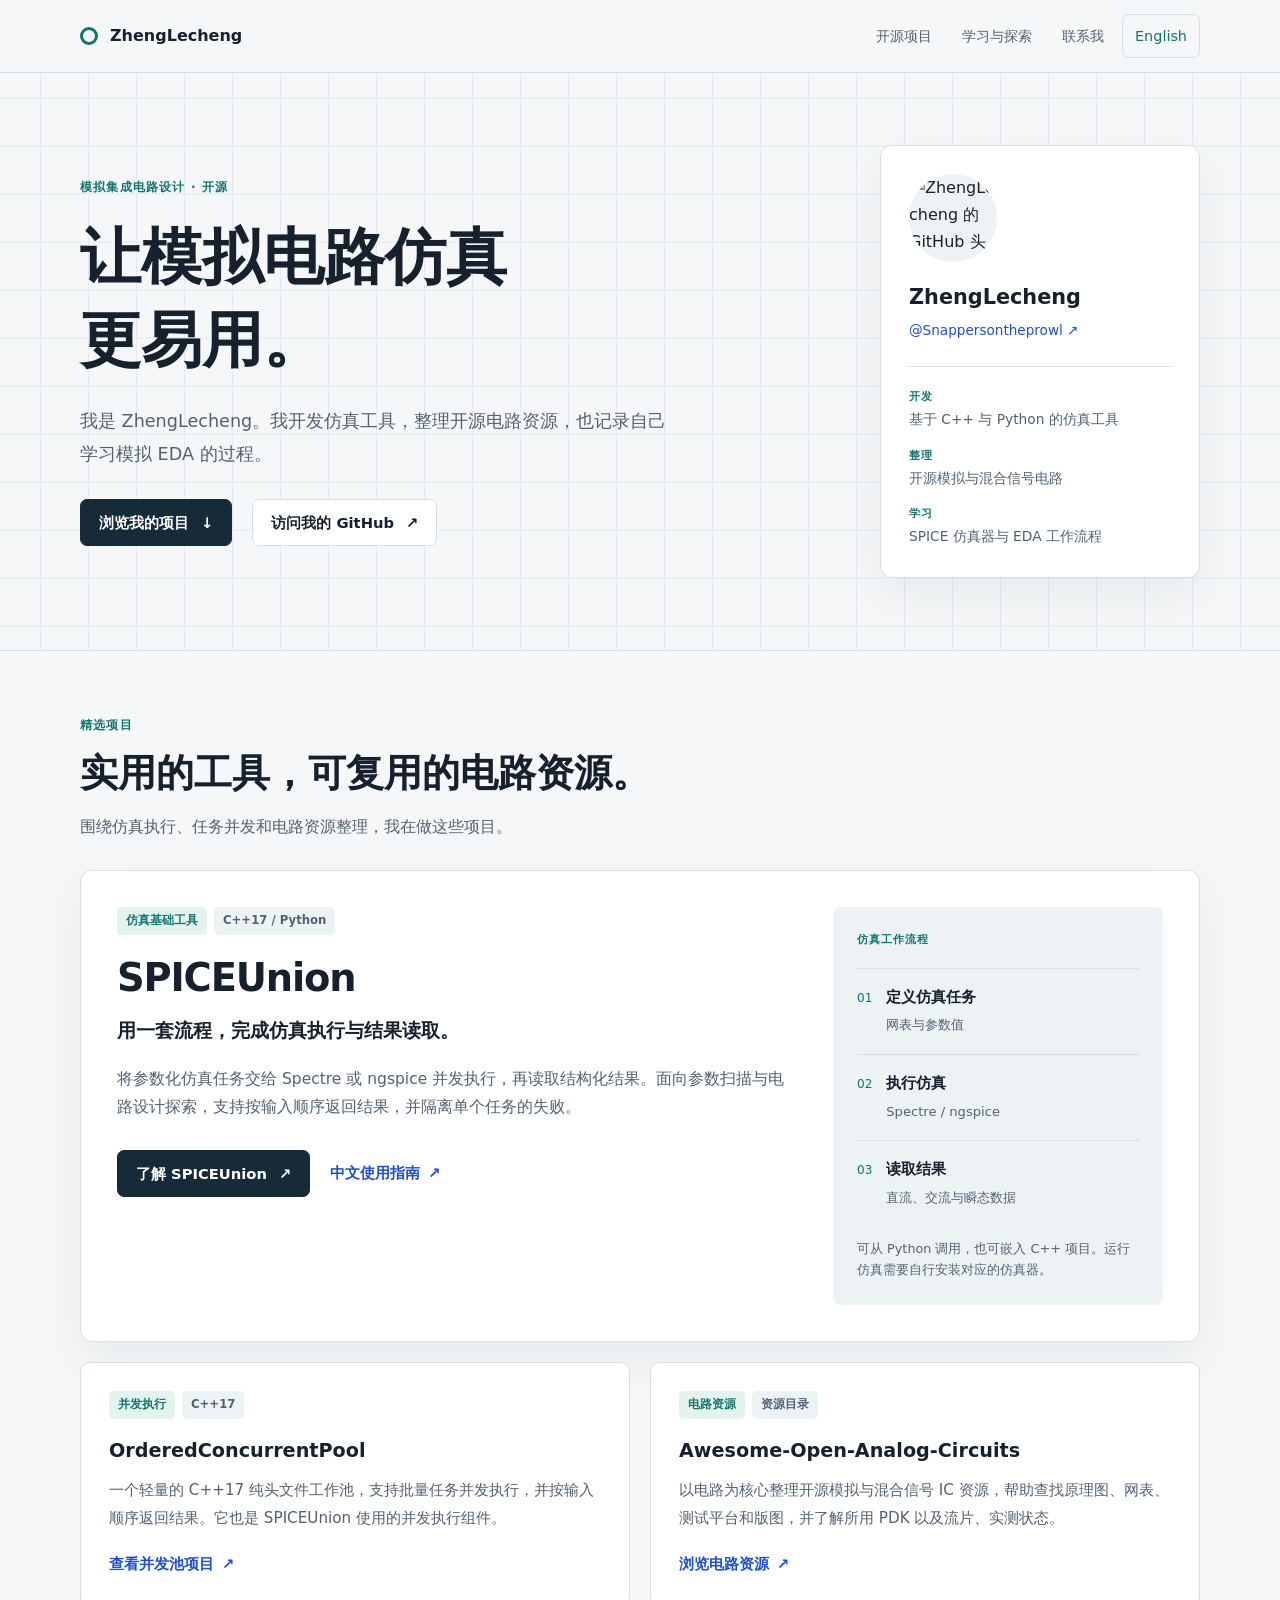
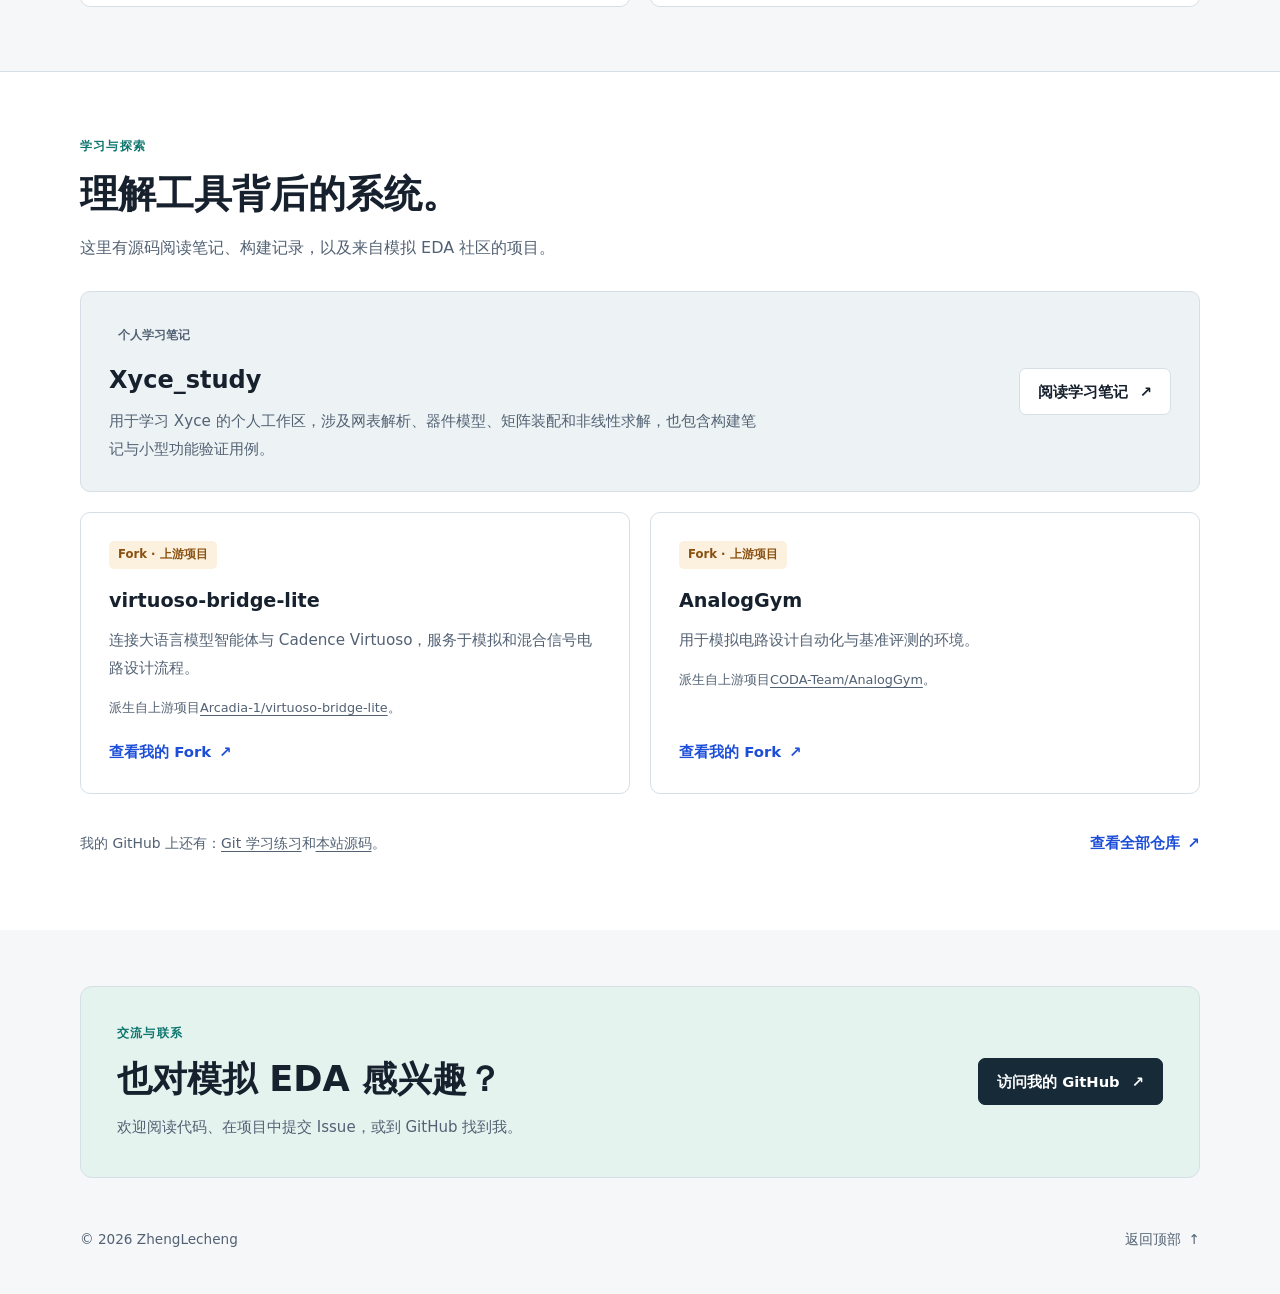
==== index.zh-cn.html @ 751fa556 "Add Simplified Chinese homepage with language navigation" ====
<!doctype html>
<html lang="zh-CN">
  <head>
    <meta charset="UTF-8" />
    <meta name="viewport" content="width=device-width, initial-scale=1.0" />
    <meta
      name="description"
      content="ZhengLecheng 的模拟集成电路设计项目与学习笔记：SPICEUnion、并发仿真工具、开源电路资源和 Xyce 源码学习。"
    />
    <meta name="author" content="ZhengLecheng" />
    <meta name="color-scheme" content="light dark" />
    <title>ZhengLecheng | 模拟 EDA 工具与学习笔记</title>
    <link rel="alternate" hreflang="en" href="index.html" />
    <link rel="alternate" hreflang="zh-CN" href="index.zh-cn.html" />
    <link rel="stylesheet" href="assets/css/site.css" />
  </head>
  <body id="top">
    <a class="skip-link" href="#main-content">跳转到正文</a>
    <header class="site-header">
      <nav class="container site-nav" aria-label="主导航">
        <a class="brand" href="#top">ZhengLecheng</a>
        <div class="nav-links">
          <a href="#projects">开源项目</a>
          <a href="#study">学习与探索</a>
          <a href="#contact">联系我</a>
          <a class="language-link" href="index.html" lang="en" hreflang="en"
            >English</a
          >
        </div>
      </nav>
    </header>

    <main id="main-content" tabindex="-1">
      <section class="hero-section" aria-labelledby="intro-heading">
        <div class="container hero">
          <div class="hero-copy">
            <p class="eyebrow">模拟集成电路设计 · 开源</p>
            <h1 id="intro-heading">让模拟电路仿真<br />更易用。</h1>
            <p class="hero-lede">
              我是
              ZhengLecheng。我开发仿真工具，整理开源电路资源，也记录自己学习模拟
              EDA 的过程。
            </p>
            <div class="hero-actions">
              <a class="button primary" href="#projects"
                >浏览我的项目<span aria-hidden="true">↓</span></a
              >
              <a
                class="button"
                href="https://github.com/Snappersontheprowl"
                target="_blank"
                rel="noopener noreferrer"
                >访问我的 GitHub<span aria-hidden="true">↗</span></a
              >
            </div>
          </div>
          <aside class="profile-panel" aria-label="关于 ZhengLecheng">
            <img
              class="avatar"
              src="https://avatars.githubusercontent.com/u/127485553?v=4"
              width="88"
              height="88"
              alt="ZhengLecheng 的 GitHub 头像"
            />
            <p class="profile-name">ZhengLecheng</p>
            <a
              class="profile-handle"
              href="https://github.com/Snappersontheprowl"
              target="_blank"
              rel="noopener noreferrer"
              >@Snappersontheprowl <span aria-hidden="true">↗</span></a
            >
            <dl class="profile-details">
              <div>
                <dt>开发</dt>
                <dd>基于 C++ 与 Python 的仿真工具</dd>
              </div>
              <div>
                <dt>整理</dt>
                <dd>开源模拟与混合信号电路</dd>
              </div>
              <div>
                <dt>学习</dt>
                <dd>SPICE 仿真器与 EDA 工作流程</dd>
              </div>
            </dl>
          </aside>
        </div>
      </section>

      <section class="section" id="projects" aria-labelledby="projects-heading">
        <div class="container">
          <div class="section-heading">
            <p class="section-kicker">精选项目</p>
            <h2 id="projects-heading">实用的工具，可复用的电路资源。</h2>
            <p>围绕仿真执行、任务并发和电路资源整理，我在做这些项目。</p>
          </div>
          <article class="primary-project" aria-labelledby="spiceunion-heading">
            <div class="primary-copy">
              <div class="tags">
                <span class="tag accent">仿真基础工具</span
                ><span class="tag">C++17 / Python</span>
              </div>
              <h3 id="spiceunion-heading">SPICEUnion</h3>
              <p class="project-summary">
                用一套流程，完成仿真执行与结果读取。
              </p>
              <p>
                将参数化仿真任务交给 Spectre 或 ngspice
                并发执行，再读取结构化结果。面向参数扫描与电路设计探索，支持按输入顺序返回结果，并隔离单个任务的失败。
              </p>
              <div class="hero-actions">
                <a
                  class="button primary"
                  href="https://github.com/Snappersontheprowl/SPICEUnion"
                  target="_blank"
                  rel="noopener noreferrer"
                  >了解 SPICEUnion<span aria-hidden="true">↗</span></a
                >
                <a
                  class="text-link"
                  href="https://github.com/Snappersontheprowl/SPICEUnion/blob/main/doc/usage/README.md"
                  target="_blank"
                  rel="noopener noreferrer"
                  >中文使用指南<span aria-hidden="true">↗</span></a
                >
              </div>
            </div>
            <div class="simulation-flow">
              <p class="flow-label">仿真工作流程</p>
              <ol>
                <li>
                  <span class="flow-number" aria-hidden="true">01</span>
                  <div>
                    <strong>定义仿真任务</strong><span>网表与参数值</span>
                  </div>
                </li>
                <li>
                  <span class="flow-number" aria-hidden="true">02</span>
                  <div>
                    <strong>执行仿真</strong><span>Spectre / ngspice</span>
                  </div>
                </li>
                <li>
                  <span class="flow-number" aria-hidden="true">03</span>
                  <div>
                    <strong>读取结果</strong><span>直流、交流与瞬态数据</span>
                  </div>
                </li>
              </ol>
              <p class="flow-note">
                可从 Python 调用，也可嵌入 C++
                项目。运行仿真需要自行安装对应的仿真器。
              </p>
            </div>
          </article>

          <div class="project-grid">
            <article class="project-card">
              <div class="tags">
                <span class="tag accent">并发执行</span
                ><span class="tag">C++17</span>
              </div>
              <h3>OrderedConcurrentPool</h3>
              <p>
                一个轻量的 C++17
                纯头文件工作池，支持批量任务并发执行，并按输入顺序返回结果。它也是
                SPICEUnion 使用的并发执行组件。
              </p>
              <a
                class="text-link"
                href="https://github.com/Snappersontheprowl/OrderedConcurrentPool"
                target="_blank"
                rel="noopener noreferrer"
                >查看并发池项目<span aria-hidden="true">↗</span></a
              >
            </article>
            <article class="project-card">
              <div class="tags">
                <span class="tag accent">电路资源</span
                ><span class="tag">资源目录</span>
              </div>
              <h3>Awesome-Open-Analog-Circuits</h3>
              <p>
                以电路为核心整理开源模拟与混合信号 IC
                资源，帮助查找原理图、网表、测试平台和版图，并了解所用 PDK
                以及流片、实测状态。
              </p>
              <a
                class="text-link"
                href="https://github.com/Snappersontheprowl/Awesome-Open-Analog-Circuits"
                target="_blank"
                rel="noopener noreferrer"
                >浏览电路资源<span aria-hidden="true">↗</span></a
              >
            </article>
          </div>
        </div>
      </section>

      <section
        class="section study-section"
        id="study"
        aria-labelledby="study-heading"
      >
        <div class="container">
          <div class="section-heading">
            <p class="section-kicker">学习与探索</p>
            <h2 id="study-heading">理解工具背后的系统。</h2>
            <p>这里有源码阅读笔记、构建记录，以及来自模拟 EDA 社区的项目。</p>
          </div>
          <article class="study-feature">
            <div>
              <span class="tag">个人学习笔记</span>
              <h3>Xyce_study</h3>
              <p>
                用于学习 Xyce
                的个人工作区，涉及网表解析、器件模型、矩阵装配和非线性求解，也包含构建笔记与小型功能验证用例。
              </p>
            </div>
            <a
              class="button"
              href="https://github.com/Snappersontheprowl/Xyce_study"
              target="_blank"
              rel="noopener noreferrer"
              >阅读学习笔记<span aria-hidden="true">↗</span></a
            >
          </article>
          <div class="project-grid">
            <article class="project-card fork-card">
              <span class="tag fork">Fork · 上游项目</span>
              <h3>virtuoso-bridge-lite</h3>
              <p>
                连接大语言模型智能体与 Cadence
                Virtuoso，服务于模拟和混合信号电路设计流程。
              </p>
              <p class="attribution">
                派生自上游项目<a
                  href="https://github.com/Arcadia-1/virtuoso-bridge-lite"
                  target="_blank"
                  rel="noopener noreferrer"
                  >Arcadia-1/virtuoso-bridge-lite</a
                >。
              </p>
              <a
                class="text-link"
                href="https://github.com/Snappersontheprowl/virtuoso-bridge-lite"
                target="_blank"
                rel="noopener noreferrer"
                >查看我的 Fork<span aria-hidden="true">↗</span></a
              >
            </article>
            <article class="project-card fork-card">
              <span class="tag fork">Fork · 上游项目</span>
              <h3>AnalogGym</h3>
              <p>用于模拟电路设计自动化与基准评测的环境。</p>
              <p class="attribution">
                派生自上游项目<a
                  href="https://github.com/CODA-Team/AnalogGym"
                  target="_blank"
                  rel="noopener noreferrer"
                  >CODA-Team/AnalogGym</a
                >。
              </p>
              <a
                class="text-link"
                href="https://github.com/Snappersontheprowl/AnalogGym"
                target="_blank"
                rel="noopener noreferrer"
                >查看我的 Fork<span aria-hidden="true">↗</span></a
              >
            </article>
          </div>
          <div class="repository-footer">
            <p>
              我的 GitHub 上还有：<a
                href="https://github.com/Snappersontheprowl/git_study"
                target="_blank"
                rel="noopener noreferrer"
                >Git 学习练习</a
              >和<a
                href="https://github.com/Snappersontheprowl/Snappersontheprowl.github.io"
                target="_blank"
                rel="noopener noreferrer"
                >本站源码</a
              >。
            </p>
            <a
              class="text-link"
              href="https://github.com/Snappersontheprowl?tab=repositories"
              target="_blank"
              rel="noopener noreferrer"
              >查看全部仓库<span aria-hidden="true">↗</span></a
            >
          </div>
        </div>
      </section>

      <section
        class="contact-section"
        id="contact"
        aria-labelledby="contact-heading"
      >
        <div class="container contact-box">
          <div>
            <p class="section-kicker">交流与联系</p>
            <h2 id="contact-heading">也对模拟 EDA 感兴趣？</h2>
            <p>欢迎阅读代码、在项目中提交 Issue，或到 GitHub 找到我。</p>
          </div>
          <a
            class="button primary"
            href="https://github.com/Snappersontheprowl"
            target="_blank"
            rel="noopener noreferrer"
            >访问我的 GitHub<span aria-hidden="true">↗</span></a
          >
        </div>
      </section>
    </main>

    <footer class="site-footer">
      <div class="container footer-inner">
        <span>© <span id="year">2026</span> ZhengLecheng</span>
        <a href="#top">返回顶部<span aria-hidden="true">↑</span></a>
      </div>
    </footer>
    <script src="assets/js/site.js" defer></script>
  </body>
</html>
---- assets/css/site.css ----
:root {
  color-scheme: light dark;
  --bg: #f5f7f8;
  --surface: #ffffff;
  --surface-muted: #edf3f5;
  --text: #17212e;
  --muted: #526173;
  --line: #d6dfe6;
  --grid: #e4eaef;
  --teal: #0f766e;
  --blue: #1d4ed8;
  --accent-surface: #e5f3ef;
  --fork-text: #895010;
  --fork-surface: #fcf1df;
  --header: rgba(245, 247, 248, 0.95);
  --shadow: 0 18px 48px rgba(24, 39, 50, 0.06);
  --max-width: 1120px;
}

* {
  box-sizing: border-box;
}
html {
  scroll-behavior: smooth;
  scroll-padding-top: 92px;
}
body {
  margin: 0;
  color: var(--text);
  background: var(--bg);
  font-family:
    Inter,
    ui-sans-serif,
    system-ui,
    -apple-system,
    BlinkMacSystemFont,
    "Segoe UI",
    "PingFang SC",
    "Microsoft YaHei",
    sans-serif;
  line-height: 1.7;
  overflow-wrap: anywhere;
}
a {
  color: inherit;
  text-decoration: none;
}
a:focus-visible {
  outline: 3px solid var(--blue);
  outline-offset: 4px;
}
a:hover {
  text-decoration: underline;
  text-underline-offset: 4px;
}
h1,
h2,
h3,
p {
  margin: 0;
}
h1,
h2,
h3 {
  line-height: 1.2;
}
.container {
  width: min(calc(100% - 48px), var(--max-width));
  margin-inline: auto;
}
.skip-link {
  position: fixed;
  top: 10px;
  left: 16px;
  z-index: 30;
  padding: 10px 16px;
  background: var(--surface);
  transform: translateY(-160%);
}
.skip-link:focus {
  transform: translateY(0);
}
.site-header {
  position: sticky;
  top: 0;
  z-index: 20;
  border-bottom: 1px solid var(--line);
  background: var(--header);
  backdrop-filter: blur(16px);
}
.site-nav {
  min-height: 72px;
  display: flex;
  align-items: center;
  justify-content: space-between;
  gap: 24px;
}
.brand {
  display: inline-flex;
  align-items: center;
  gap: 12px;
  min-height: 44px;
  font-weight: 750;
}
.brand::before {
  content: "";
  flex: 0 0 12px;
  width: 12px;
  height: 12px;
  border: 3px solid var(--teal);
  border-radius: 50%;
}
.nav-links {
  display: flex;
  flex-wrap: wrap;
  gap: 6px;
  color: var(--muted);
  font-size: 0.9rem;
}
.nav-links a {
  display: inline-flex;
  align-items: center;
  min-height: 44px;
  padding: 8px 12px;
  border-radius: 6px;
}
.nav-links a:hover {
  color: var(--text);
  background: var(--surface-muted);
  text-decoration: none;
}
.nav-links .language-link {
  border: 1px solid var(--line);
  color: var(--teal);
  white-space: nowrap;
}
.hero-section {
  padding: 72px 0;
  background-image:
    linear-gradient(var(--grid) 1px, transparent 1px),
    linear-gradient(90deg, var(--grid) 1px, transparent 1px);
  background-size: 48px 48px;
  background-position: center;
}
.hero {
  display: grid;
  grid-template-columns: minmax(0, 1fr) 320px;
  align-items: center;
  gap: 64px;
}
.hero-copy {
  padding-block: 12px;
}
.eyebrow,
.section-kicker,
.flow-label {
  margin-bottom: 18px;
  color: var(--teal);
  font-size: 0.75rem;
  font-weight: 750;
  letter-spacing: 0.1em;
  text-transform: uppercase;
}
h1 {
  max-width: 760px;
  font-size: clamp(2.4rem, 4.8vw, 4.15rem);
  line-height: 1.08;
  letter-spacing: -0.045em;
  text-wrap: balance;
}
:lang(zh-CN) h1,
:lang(zh-CN) h2 {
  line-height: 1.35;
  letter-spacing: 0;
}
:lang(zh-CN) .hero-lede,
:lang(zh-CN) .project-card p,
:lang(zh-CN) .primary-copy > p,
:lang(zh-CN) .study-feature p {
  line-height: 1.85;
}
.hero-lede {
  max-width: 600px;
  margin-top: 24px;
  color: var(--muted);
  font-size: 1.1rem;
}
.hero-actions {
  display: flex;
  flex-wrap: wrap;
  align-items: center;
  gap: 12px 20px;
  margin-top: 28px;
}
.button {
  display: inline-flex;
  align-items: center;
  justify-content: center;
  gap: 12px;
  min-height: 46px;
  padding: 10px 18px;
  border: 1px solid var(--line);
  border-radius: 7px;
  background: var(--surface);
  font-size: 0.92rem;
  font-weight: 650;
  text-align: center;
  transition:
    background 0.15s ease,
    border-color 0.15s ease;
}
.button.primary {
  color: #ffffff;
  background: #172a38;
  border-color: #172a38;
}
.button:hover {
  background: var(--surface-muted);
  border-color: var(--teal);
  text-decoration: none;
}
.button.primary:hover {
  background: #264554;
  border-color: #264554;
}
.text-link {
  display: inline-flex;
  align-items: center;
  gap: 8px;
  min-height: 44px;
  color: var(--blue);
  font-size: 0.93rem;
  font-weight: 650;
}
.profile-panel {
  padding: 28px;
  border: 1px solid var(--line);
  border-radius: 12px;
  background: var(--surface);
  box-shadow: var(--shadow);
}
.avatar {
  display: block;
  width: 88px;
  height: 88px;
  object-fit: cover;
  border-radius: 50%;
  background: var(--surface-muted);
}
.profile-name {
  margin-top: 18px;
  font-size: 1.3rem;
  font-weight: 750;
}
.profile-handle {
  display: inline-block;
  padding-block: 4px;
  color: var(--blue);
  font-size: 0.85rem;
}
.profile-details {
  display: grid;
  gap: 14px;
  margin: 20px 0 0;
  padding-top: 20px;
  border-top: 1px solid var(--line);
}
.profile-details dt {
  color: var(--teal);
  font-size: 0.7rem;
  font-weight: 750;
  letter-spacing: 0.07em;
  text-transform: uppercase;
}
.profile-details dd {
  margin: 2px 0 0;
  font-size: 0.86rem;
  color: var(--muted);
}
.section {
  padding: 64px 0;
  border-top: 1px solid var(--line);
}
.section-heading {
  max-width: 740px;
  margin-bottom: 30px;
}
.section-heading .section-kicker {
  margin-bottom: 12px;
}
h2 {
  font-size: clamp(1.8rem, 3vw, 2.5rem);
  letter-spacing: -0.025em;
  text-wrap: balance;
}
.section-heading > p:last-child {
  margin-top: 14px;
  color: var(--muted);
}
.primary-project {
  display: grid;
  grid-template-columns: minmax(0, 1fr) 330px;
  gap: 40px;
  padding: 36px;
  border: 1px solid var(--line);
  border-radius: 12px;
  background: var(--surface);
  box-shadow: var(--shadow);
}
.primary-copy h3 {
  margin-top: 20px;
  font-size: clamp(1.9rem, 3vw, 2.65rem);
  letter-spacing: -0.03em;
}
.primary-copy > p {
  margin-top: 16px;
  color: var(--muted);
  font-size: 0.97rem;
}
.primary-copy .project-summary {
  margin-top: 12px;
  color: var(--text);
  font-size: 1.2rem;
  font-weight: 600;
  line-height: 1.5;
}
.tags {
  display: flex;
  flex-wrap: wrap;
  gap: 7px;
}
.tag {
  display: inline-flex;
  align-items: center;
  align-self: flex-start;
  padding: 4px 9px;
  border-radius: 5px;
  background: var(--surface-muted);
  color: var(--muted);
  font-size: 0.73rem;
  font-weight: 650;
}
.tag.accent {
  color: var(--teal);
  background: var(--accent-surface);
}
.tag.fork {
  color: var(--fork-text);
  background: var(--fork-surface);
}
.simulation-flow {
  align-self: center;
  padding: 24px;
  border-radius: 8px;
  background: var(--surface-muted);
}
.flow-label {
  margin-bottom: 18px;
  font-size: 0.68rem;
}
.simulation-flow ol {
  display: grid;
  gap: 0;
  margin: 0;
  padding: 0;
  list-style: none;
}
.simulation-flow li {
  display: flex;
  gap: 14px;
  align-items: baseline;
  padding: 16px 0;
  border-top: 1px solid var(--line);
}
.flow-number {
  color: var(--teal);
  font-size: 0.75rem;
  font-variant-numeric: tabular-nums;
}
.simulation-flow strong {
  display: block;
  font-size: 0.95rem;
}
.simulation-flow li div > span {
  color: var(--muted);
  font-size: 0.82rem;
}
.flow-note {
  margin-top: 12px;
  color: var(--muted);
  font-size: 0.8rem;
}
.project-grid {
  display: grid;
  grid-template-columns: repeat(2, minmax(0, 1fr));
  gap: 20px;
  margin-top: 20px;
}
.project-card {
  display: flex;
  flex-direction: column;
  align-items: flex-start;
  min-width: 0;
  padding: 28px;
  border: 1px solid var(--line);
  border-radius: 10px;
  background: var(--surface);
}
.project-card h3 {
  margin-top: 20px;
  font-size: 1.2rem;
}
.project-card p {
  margin-top: 14px;
  color: var(--muted);
  font-size: 0.95rem;
}
.project-card .text-link {
  margin-top: auto;
  padding-top: 20px;
}
.study-section {
  background: var(--surface);
}
.study-feature {
  display: grid;
  grid-template-columns: minmax(0, 1fr) auto;
  align-items: center;
  gap: 40px;
  padding: 28px;
  border: 1px solid var(--line);
  border-radius: 10px;
  background: var(--surface-muted);
}
.study-feature h3 {
  margin-top: 16px;
  font-size: 1.5rem;
}
.study-feature p {
  max-width: 660px;
  margin-top: 12px;
  color: var(--muted);
  font-size: 0.95rem;
}
.project-card .attribution {
  font-size: 0.8rem;
}
.attribution a,
.repository-footer p a {
  text-decoration: underline;
  text-underline-offset: 3px;
}
.repository-footer {
  display: flex;
  align-items: center;
  justify-content: space-between;
  gap: 16px 32px;
  margin-top: 28px;
}
.repository-footer p {
  color: var(--muted);
  font-size: 0.87rem;
}
.repository-footer .text-link {
  flex-shrink: 0;
}
.contact-section {
  padding: 56px 0 24px;
}
.contact-box {
  display: grid;
  grid-template-columns: minmax(0, 1fr) auto;
  align-items: center;
  gap: 32px;
  padding: 36px;
  border: 1px solid var(--line);
  border-radius: 12px;
  background: var(--accent-surface);
}
.contact-box .section-kicker {
  margin-bottom: 12px;
}
.contact-box h2 {
  font-size: clamp(1.7rem, 2.8vw, 2.2rem);
}
.contact-box p:last-child {
  margin-top: 12px;
  color: var(--muted);
  font-size: 0.94rem;
}
.site-footer {
  padding: 16px 0 32px;
  color: var(--muted);
  font-size: 0.85rem;
}
.footer-inner {
  display: flex;
  align-items: center;
  justify-content: space-between;
  flex-wrap: wrap;
  gap: 12px;
}
.footer-inner a {
  display: inline-flex;
  align-items: center;
  min-height: 44px;
  gap: 8px;
}

@media (max-width: 980px) {
  .hero {
    grid-template-columns: minmax(0, 1fr) 280px;
    gap: 32px;
  }
  .profile-panel {
    padding: 24px;
  }
  .primary-project {
    grid-template-columns: minmax(0, 1fr) 280px;
    gap: 24px;
    padding: 28px;
  }
  .study-feature {
    gap: 24px;
  }
}

@media (max-width: 760px) {
  html {
    scroll-padding-top: 16px;
  }
  .site-header {
    position: static;
  }
  .site-nav {
    flex-direction: column;
    align-items: flex-start;
    gap: 4px;
    padding-block: 12px;
  }
  .nav-links {
    gap: 4px;
  }
  .nav-links a {
    padding-inline: 10px;
  }
  .hero-section {
    padding: 40px 0;
  }
  .hero {
    grid-template-columns: 1fr;
    gap: 32px;
  }
  .hero-copy {
    padding: 0;
  }
  .hero-lede {
    font-size: 1rem;
  }
  .profile-panel {
    display: grid;
    grid-template-columns: 64px minmax(0, 1fr);
    gap: 0 16px;
  }
  .avatar {
    width: 64px;
    height: 64px;
    grid-row: span 2;
  }
  .profile-name {
    margin: 0;
    align-self: end;
  }
  .profile-handle {
    align-self: start;
  }
  .profile-details {
    grid-column: 1 / -1;
    grid-template-columns: repeat(3, minmax(0, 1fr));
    gap: 16px;
  }
  .primary-project {
    grid-template-columns: 1fr;
  }
  .project-grid {
    grid-template-columns: 1fr;
  }
  .study-feature,
  .contact-box {
    grid-template-columns: 1fr;
  }
  .study-feature .button,
  .contact-box .button {
    justify-self: start;
  }
  .repository-footer {
    align-items: flex-start;
    flex-direction: column;
    gap: 8px;
  }
}

@media (max-width: 480px) {
  .container {
    width: calc(100% - 32px);
  }
  .nav-links {
    font-size: 0.82rem;
    gap: 2px;
  }
  .nav-links a {
    padding-inline: 8px;
  }
  h1 {
    font-size: 2.4rem;
  }
  .eyebrow {
    font-size: 0.68rem;
  }
  .hero-actions {
    align-items: stretch;
    flex-direction: column;
    gap: 8px;
  }
  .hero-actions .text-link {
    justify-content: center;
  }
  .profile-panel,
  .primary-project,
  .project-card,
  .study-feature,
  .contact-box {
    padding: 22px;
  }
  .profile-details {
    grid-template-columns: 1fr;
    gap: 12px;
  }
  .profile-details > div {
    display: grid;
    grid-template-columns: 88px minmax(0, 1fr);
    gap: 8px;
    align-items: baseline;
  }
  .profile-details dd {
    margin: 0;
  }
  .profile-name {
    font-size: 1.15rem;
  }
  .profile-handle {
    font-size: 0.75rem;
  }
  .section {
    padding: 40px 0;
  }
  .simulation-flow {
    padding: 20px;
  }
  .study-feature .button,
  .contact-box .button {
    justify-self: stretch;
  }
  .contact-section {
    padding-top: 40px;
  }
}

@media (prefers-color-scheme: dark) {
  :root {
    --bg: #101720;
    --surface: #17212e;
    --surface-muted: #1e2b39;
    --text: #edf2f7;
    --muted: #b3c0ce;
    --line: #334454;
    --grid: #1d2a37;
    --teal: #7edac7;
    --blue: #a5caff;
    --accent-surface: #173832;
    --fork-text: #f5cf94;
    --fork-surface: #3a2e20;
    --header: rgba(16, 23, 32, 0.95);
    --shadow: 0 18px 48px rgba(0, 0, 0, 0.15);
  }
  .button.primary {
    color: #102720;
    background: #91dfcd;
    border-color: #91dfcd;
  }
  .button.primary:hover {
    background: #b1eddf;
    border-color: #b1eddf;
  }
}

@media (prefers-reduced-motion: reduce) {
  html {
    scroll-behavior: auto;
  }
  .button {
    transition: none;
  }
}
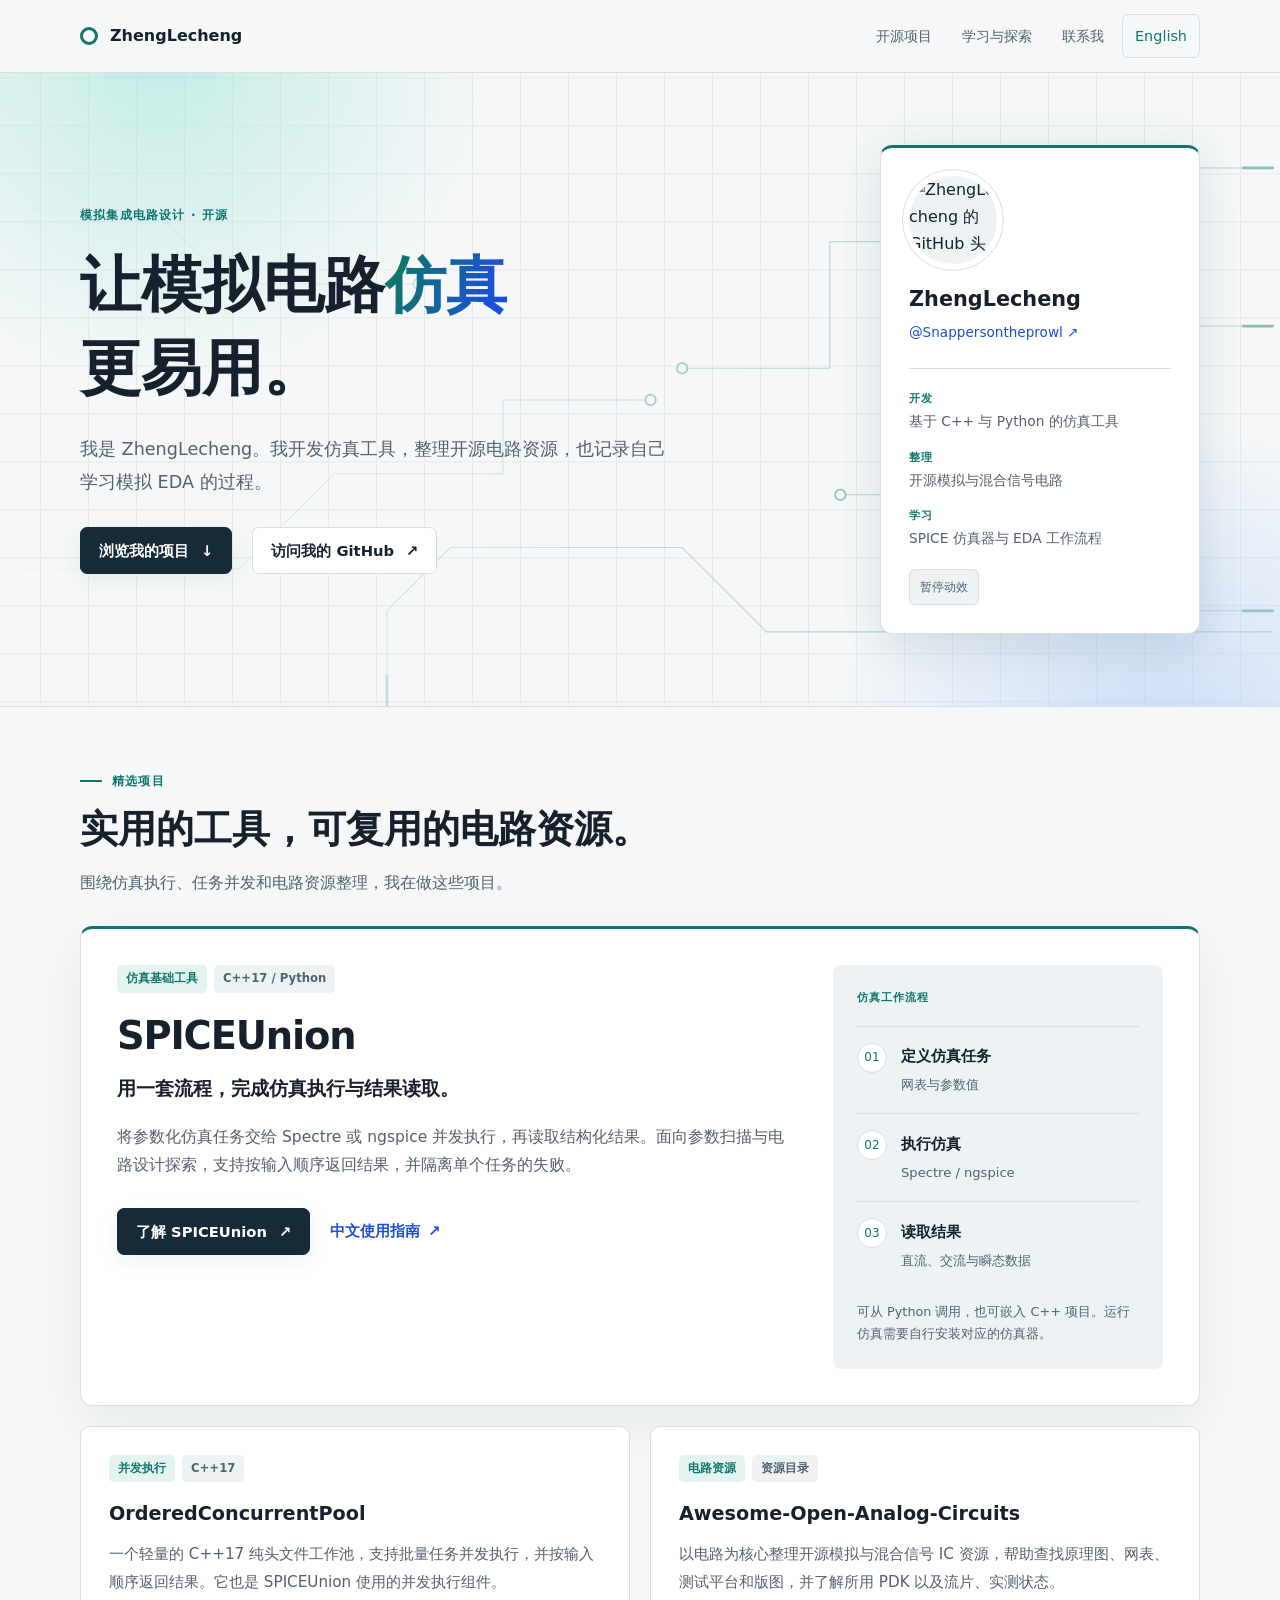
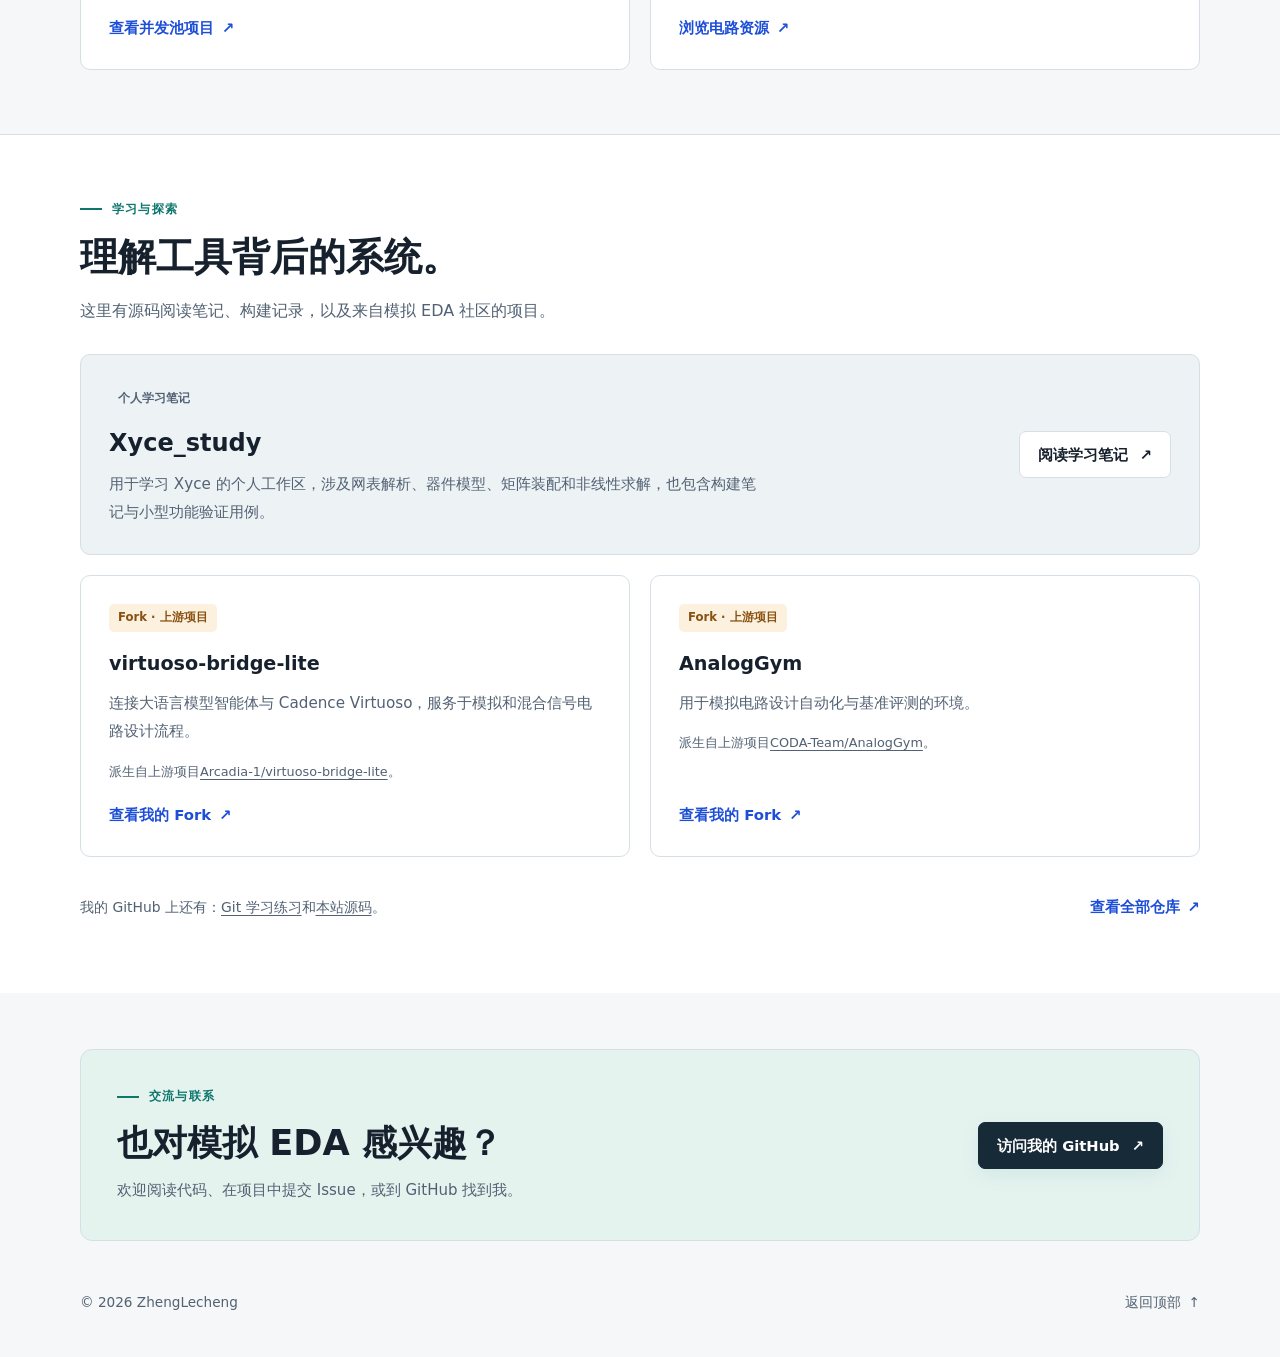
==== commit 6bfd4bd2: "Add circuit-inspired visual effects with accessible motion controls" ====
--- a/index.zh-cn.html
+++ b/index.zh-cn.html
@@ -32,10 +32,46 @@
 
     <main id="main-content" tabindex="-1">
       <section class="hero-section" aria-labelledby="intro-heading">
+        <div class="circuit-field" aria-hidden="true">
+          <svg viewBox="0 0 1200 600" fill="none" focusable="false">
+            <g class="circuit-traces">
+              <path
+                d="M0 130H140L210 200H390M1200 90H980L910 160H780V280H640"
+              />
+              <path
+                d="M0 470H220L310 380H470V310H610M1200 510H1050L940 400H790"
+              />
+              <path
+                d="M360 600V510L420 450H640L720 530H1200M1200 240H1060L1000 300H910"
+              />
+            </g>
+            <g class="circuit-signals">
+              <path
+                d="M0 130H140L210 200H390M1200 90H980L910 160H780V280H640"
+              />
+              <path
+                d="M0 470H220L310 380H470V310H610M1200 510H1050L940 400H790"
+              />
+              <path
+                d="M360 600V510L420 450H640L720 530H1200M1200 240H1060L1000 300H910"
+              />
+            </g>
+            <g class="circuit-nodes">
+              <circle cx="390" cy="200" r="5" />
+              <circle cx="640" cy="280" r="5" />
+              <circle cx="610" cy="310" r="5" />
+              <circle cx="790" cy="400" r="5" />
+              <circle cx="910" cy="300" r="5" />
+            </g>
+          </svg>
+        </div>
+
         <div class="container hero">
           <div class="hero-copy">
             <p class="eyebrow">模拟集成电路设计 · 开源</p>
-            <h1 id="intro-heading">让模拟电路仿真<br />更易用。</h1>
+            <h1 id="intro-heading">
+              让模拟电路<span class="title-accent">仿真</span><br />更易用。
+            </h1>
             <p class="hero-lede">
               我是
               ZhengLecheng。我开发仿真工具，整理开源电路资源，也记录自己学习模拟
@@ -84,6 +120,14 @@
                 <dd>SPICE 仿真器与 EDA 工作流程</dd>
               </div>
             </dl>
+            <button
+              class="motion-toggle"
+              type="button"
+              aria-pressed="false"
+              hidden
+            >
+              暂停动效
+            </button>
           </aside>
         </div>
       </section>
--- a/assets/css/site.css
+++ b/assets/css/site.css
@@ -15,6 +15,10 @@
   --header: rgba(245, 247, 248, 0.95);
   --shadow: 0 18px 48px rgba(24, 39, 50, 0.06);
   --max-width: 1120px;
+  --glow-cyan: #a8e6dc;
+  --glow-blue: #b4cef8;
+  --circuit: #6ba99f;
+  --card-glow: rgba(15, 118, 110, 0.08);
 }
 
 * {
@@ -668,6 +672,10 @@
 
 @media (prefers-color-scheme: dark) {
   :root {
+    --glow-cyan: #15574d;
+    --glow-blue: #203f7e;
+    --circuit: #448c87;
+    --card-glow: rgba(126, 218, 199, 0.09);
     --bg: #101720;
     --surface: #17212e;
     --surface-muted: #1e2b39;
@@ -702,3 +710,263 @@
     transition: none;
   }
 }
+
+/* Decorative layers stay behind the content and never intercept input. */
+.hero-section {
+  position: relative;
+  isolation: isolate;
+  overflow: clip;
+  background-color: var(--bg);
+}
+.hero-section::before,
+.hero-section::after {
+  content: "";
+  position: absolute;
+  z-index: -1;
+  pointer-events: none;
+  width: 680px;
+  height: 680px;
+  border-radius: 50%;
+  opacity: 0.65;
+  animation: ambient-drift 18s ease-in-out infinite alternate paused;
+}
+.hero-section::before {
+  top: -360px;
+  left: -180px;
+  background: radial-gradient(circle, var(--glow-cyan), transparent 68%);
+}
+.hero-section::after {
+  right: -220px;
+  bottom: -380px;
+  background: radial-gradient(circle, var(--glow-blue), transparent 68%);
+  animation-direction: alternate-reverse;
+}
+.circuit-field {
+  position: absolute;
+  z-index: -1;
+  inset: 0;
+  pointer-events: none;
+  opacity: 0.45;
+  mask-image: linear-gradient(90deg, transparent, #000 65%);
+}
+.circuit-field svg {
+  width: 100%;
+  height: 100%;
+}
+.circuit-traces {
+  stroke: var(--circuit);
+  stroke-width: 1;
+}
+.circuit-nodes {
+  stroke: var(--teal);
+  fill: var(--bg);
+  stroke-width: 1.5;
+}
+.circuit-signals {
+  stroke: var(--teal);
+  stroke-width: 2.5;
+  stroke-linecap: round;
+}
+.circuit-signals path {
+  stroke-dasharray: 28 1100;
+  animation: signal-travel 8s linear infinite paused;
+}
+.circuit-signals path:nth-child(2) {
+  animation-delay: -3s;
+}
+.circuit-signals path:nth-child(3) {
+  animation-delay: -5s;
+}
+[data-motion="running"] .hero-section.is-visible::before,
+[data-motion="running"] .hero-section.is-visible::after,
+[data-motion="running"] .hero-section.is-visible .circuit-signals path {
+  animation-play-state: running;
+}
+.title-accent {
+  color: var(--teal);
+  background: linear-gradient(110deg, var(--teal) 15%, var(--blue) 85%);
+  background-clip: text;
+  -webkit-text-fill-color: transparent;
+}
+.profile-panel,
+.primary-project,
+.project-card,
+.study-feature {
+  position: relative;
+  isolation: isolate;
+  transition:
+    border-color 220ms ease,
+    box-shadow 220ms ease,
+    transform 220ms ease;
+}
+.profile-panel::before,
+.primary-project::before,
+.project-card::before,
+.study-feature::before {
+  content: "";
+  position: absolute;
+  z-index: -1;
+  inset: 0;
+  border-radius: inherit;
+  pointer-events: none;
+  background: radial-gradient(
+    280px circle at var(--pointer-x, 50%) var(--pointer-y, 0%),
+    var(--card-glow),
+    transparent 75%
+  );
+  opacity: 0;
+  transition: opacity 220ms ease;
+}
+.pointer-active::before {
+  opacity: 1;
+}
+.profile-panel {
+  border-top: 3px solid var(--teal);
+  box-shadow:
+    var(--shadow),
+    0 0 48px var(--card-glow);
+}
+.avatar {
+  outline: 1px solid var(--line);
+  outline-offset: 6px;
+}
+.primary-project {
+  border-top: 3px solid var(--teal);
+}
+.section-kicker {
+  display: flex;
+  align-items: center;
+  gap: 10px;
+}
+.section-kicker::before {
+  content: "";
+  width: 22px;
+  height: 2px;
+  background: var(--teal);
+}
+.flow-number {
+  display: inline-flex;
+  flex: 0 0 30px;
+  align-items: center;
+  justify-content: center;
+  height: 30px;
+  border: 1px solid var(--line);
+  border-radius: 50%;
+  background: var(--surface);
+}
+.motion-toggle {
+  grid-column: 1 / -1;
+  justify-self: start;
+  margin-top: 18px;
+  padding: 6px 10px;
+  min-height: 36px;
+  font: inherit;
+  font-size: 0.75rem;
+  color: var(--muted);
+  background: var(--surface-muted);
+  border: 1px solid var(--line);
+  border-radius: 6px;
+  cursor: pointer;
+}
+.motion-toggle:focus-visible {
+  outline: 3px solid var(--blue);
+  outline-offset: 4px;
+}
+.motion-toggle:hover {
+  border-color: var(--teal);
+  color: var(--text);
+}
+.button {
+  transition:
+    background 180ms ease,
+    border-color 180ms ease,
+    box-shadow 180ms ease,
+    transform 180ms ease;
+}
+.button.primary {
+  box-shadow: 0 6px 20px var(--card-glow);
+}
+.button > span,
+.text-link > span {
+  transition: transform 180ms ease;
+}
+@media (hover: hover) and (pointer: fine) {
+  [data-motion="running"] .project-card:hover,
+  [data-motion="running"] .profile-panel:hover {
+    transform: translateY(-4px);
+  }
+  .project-card:hover,
+  .primary-project:hover,
+  .study-feature:hover {
+    border-color: var(--teal);
+    box-shadow: var(--shadow);
+  }
+  [data-motion="running"] .button:hover {
+    transform: translateY(-2px);
+  }
+  [data-motion="running"] .button:hover > span,
+  [data-motion="running"] .text-link:hover > span {
+    transform: translate(2px, -2px);
+  }
+}
+@keyframes ambient-drift {
+  to {
+    transform: translate(80px, 40px) scale(1.12);
+  }
+}
+@keyframes signal-travel {
+  to {
+    stroke-dashoffset: -1128;
+  }
+}
+[data-motion="paused"] .project-card,
+[data-motion="paused"] .profile-panel,
+[data-motion="paused"] .primary-project,
+[data-motion="paused"] .study-feature,
+[data-motion="paused"] .button,
+[data-motion="paused"] .button > span,
+[data-motion="paused"] .text-link > span,
+[data-motion="paused"] .pointer-active::before {
+  transition: none;
+}
+@media (max-width: 760px) {
+  .circuit-field {
+    opacity: 0.25;
+  }
+  .hero-section::before,
+  .hero-section::after {
+    width: 440px;
+    height: 440px;
+  }
+}
+@media (prefers-reduced-motion: reduce) {
+  .hero-section::before,
+  .hero-section::after,
+  .circuit-signals path {
+    animation: none;
+  }
+  .profile-panel,
+  .primary-project,
+  .project-card,
+  .study-feature,
+  .profile-panel::before,
+  .primary-project::before,
+  .project-card::before,
+  .study-feature::before,
+  .button,
+  .button > span,
+  .text-link > span {
+    transition: none;
+  }
+}
+@media (forced-colors: active) {
+  .circuit-field,
+  .hero-section::before,
+  .hero-section::after {
+    display: none;
+  }
+  .title-accent {
+    background: none;
+    -webkit-text-fill-color: currentColor;
+  }
+}
